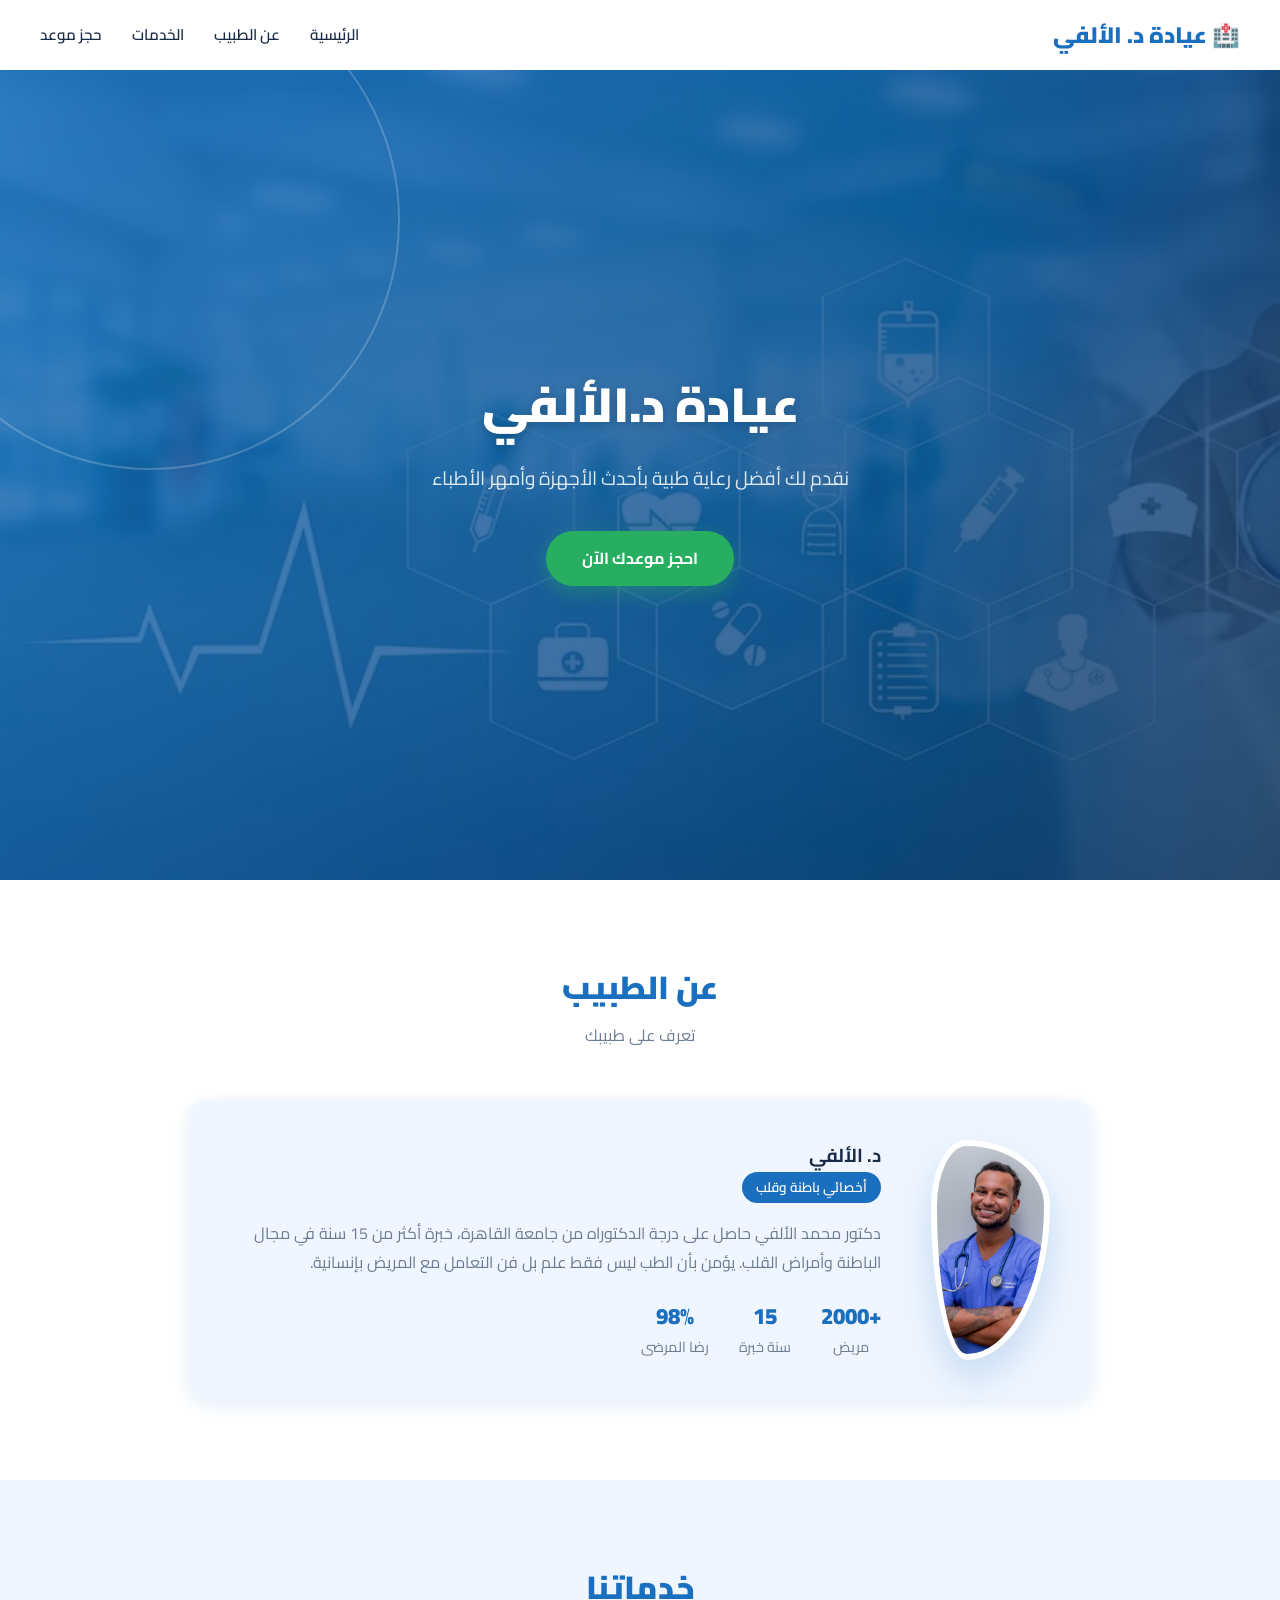
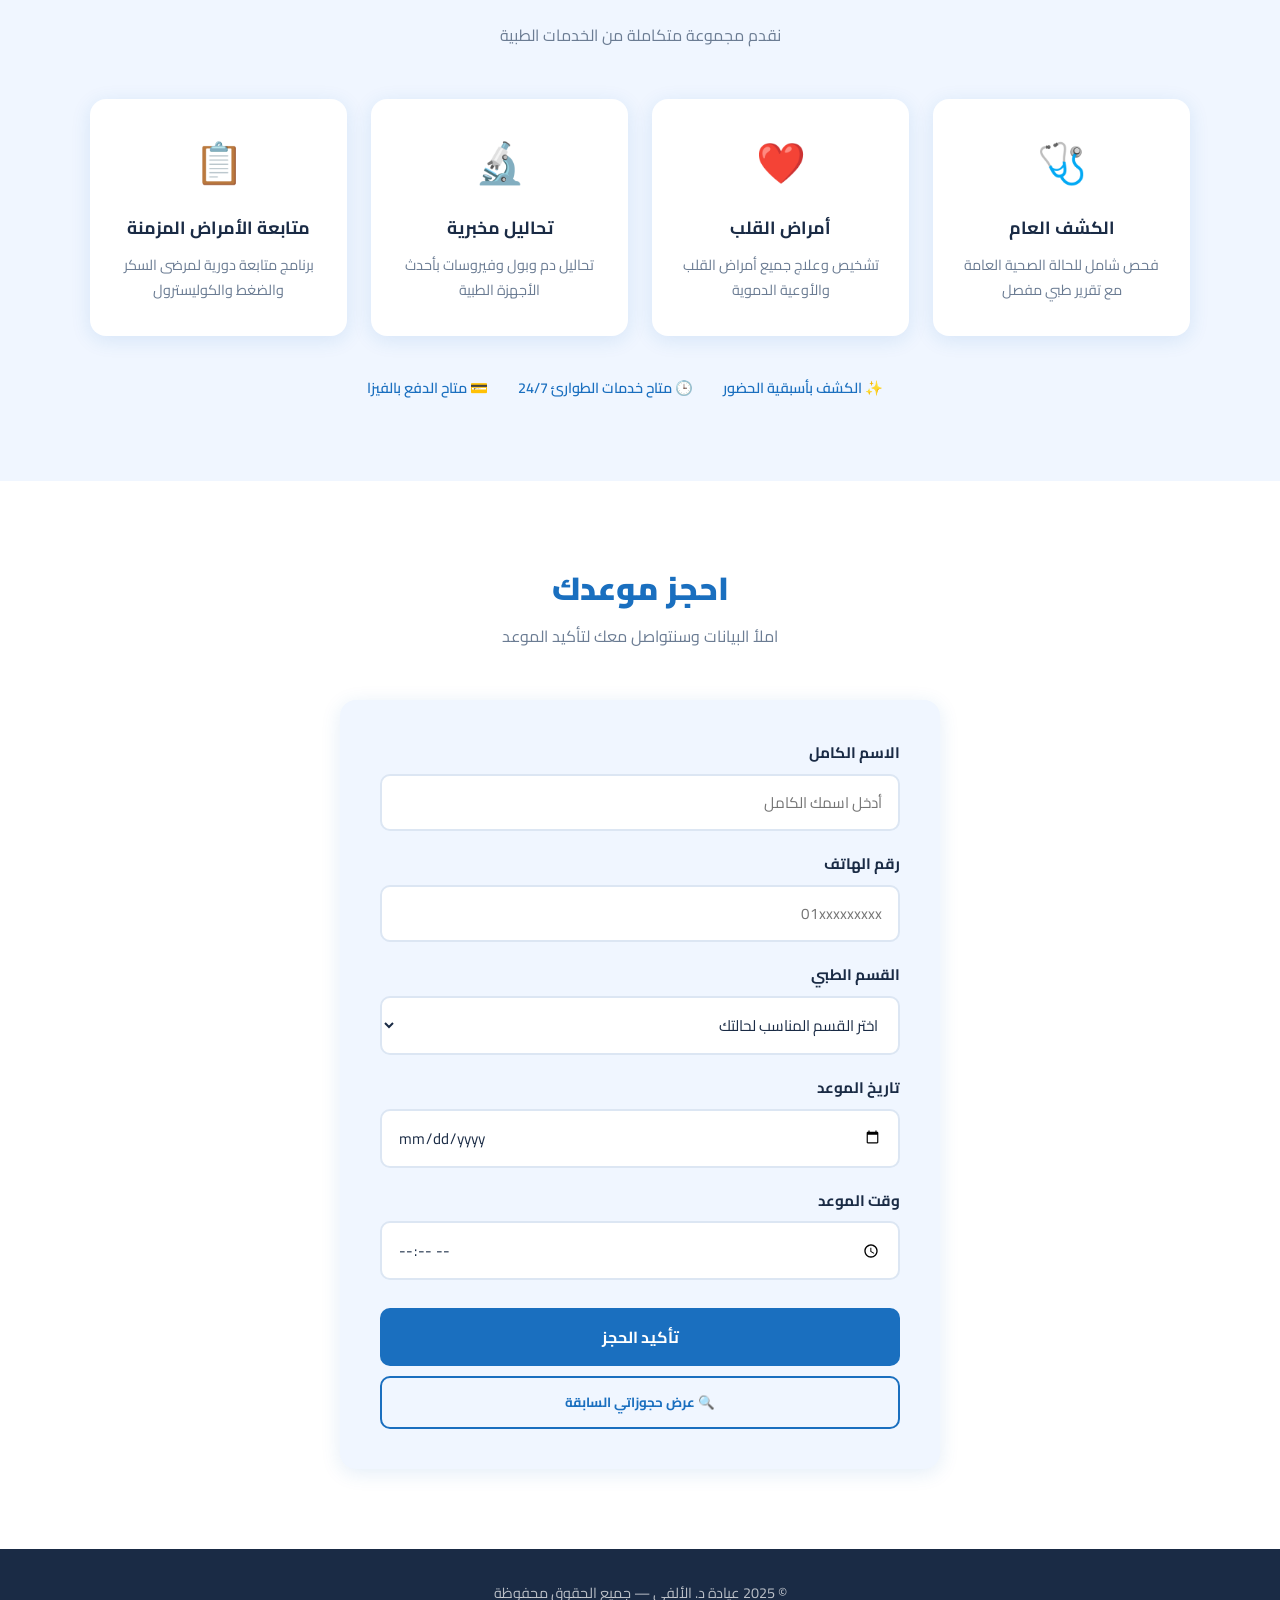
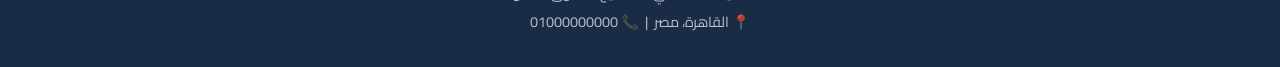
==== index.html @ 889c96f8 "First commit" ====
<!doctype html>
<html lang="ar" dir="rtl">
  <head>
    <meta charset="UTF-8" />
    <meta name="viewport" content="width=device-width, initial-scale=1.0" />
    <title>عيادة د. الألفي</title>
    <link
      href="https://fonts.googleapis.com/css2?family=Cairo:wght@400;600;700;900&display=swap"
      rel="stylesheet"
    />
    <link rel="stylesheet" href="style.css" />
  </head>
  <body>
    <!-- NAVBAR -->
    <nav class="navbar">
      <div class="nav-logo">🏥 عيادة د. الألفي</div>
      <ul class="nav-links">
        <li><a href="#home">الرئيسية</a></li>
        <li><a href="#about">عن الطبيب</a></li>
        <li><a href="#services">الخدمات</a></li>
        <li><a href="#appointment">حجز موعد</a></li>
      </ul>
    </nav>

    <!-- SECTION 1: HOME -->
    <section id="home" class="hero-section">
      <div class="hero-content">
        <h1>عيادة د.الألفي</h1>
        <p>نقدم لك أفضل رعاية طبية بأحدث الأجهزة وأمهر الأطباء</p>
        <a href="#appointment" class="btn-primary">احجز موعدك الآن</a>
      </div>
      <div class="hero-shape"></div>
    </section>

    <!-- SECTION 2: ABOUT THE DOCTOR -->
    <section id="about" class="about-section">
      <div class="section-title">
        <h2>عن الطبيب</h2>
        <p>تعرف على طبيبك</p>
      </div>
      <div class="about-card">
        <div class="doctor-image">
          <img src="Doc image.jpg" alt="صورة الطبيب" class="img-fluid-3d" />
        </div>
        <div class="doctor-info">
          <h3>د. الألفي</h3>
          <span class="badge">أخصائي باطنة وقلب</span>
          <p>
            دكتور محمد الألفي حاصل على درجة الدكتوراه من جامعة القاهرة، خبرة
            أكثر من 15 سنة في مجال الباطنة وأمراض القلب. يؤمن بأن الطب ليس فقط
            علم بل فن التعامل مع المريض بإنسانية.
          </p>
          <ul class="doctor-stats">
            <li><strong>+2000</strong> مريض</li>
            <li><strong>15</strong> سنة خبرة</li>
            <li><strong>98%</strong> رضا المرضى</li>
          </ul>
        </div>
      </div>
    </section>

    <!-- SECTION 3: SERVICES -->
    <section id="services" class="services-section">
      <div class="section-title">
        <h2>خدماتنا</h2>
        <p>نقدم مجموعة متكاملة من الخدمات الطبية</p>
      </div>
      <div class="services-grid">
        <div class="service-card" onclick="openModal('general')">
          <div class="service-icon">🩺</div>
          <h3>الكشف العام</h3>
          <p>فحص شامل للحالة الصحية العامة مع تقرير طبي مفصل</p>
        </div>
        <div class="service-card" onclick="openModal('heart')">
          <div class="service-icon">❤️</div>
          <h3>أمراض القلب</h3>
          <p>تشخيص وعلاج جميع أمراض القلب والأوعية الدموية</p>
        </div>
        <div class="service-card" onclick="openModal('lab')">
          <div class="service-icon">🔬</div>
          <h3>تحاليل مخبرية</h3>
          <p>تحاليل دم وبول وفيروسات بأحدث الأجهزة الطبية</p>
        </div>
        <div class="service-card" onclick="openModal('chronic')">
          <div class="service-icon">📋</div>
          <h3>متابعة الأمراض المزمنة</h3>
          <p>برنامج متابعة دورية لمرضى السكر والضغط والكوليسترول</p>
        </div>
      </div>
      <div class="services-footer">
        <br />

        <span>✨ الكشف بأسبقية الحضور</span>
        <span>🕒 متاح خدمات الطوارئ 24/7</span>
        <span>💳 متاح الدفع بالفيزا</span>
      </div>
    </section>

    <!-- MODAL -->
    <div id="service-modal" class="modal-overlay" onclick="closeModal(event)">
      <div class="modal-box">
        <button class="modal-close" onclick="closeModalBtn()">✕</button>
        <div id="modal-icon" class="modal-icon"></div>
        <h3 id="modal-title"></h3>
        <p id="modal-desc"></p>
        <ul id="modal-list"></ul>
        <a
          href="#appointment"
          class="btn-primary"
          onclick="closeModalBtn()"
          style="display: inline-block; margin-top: 20px"
          >احجز موعدك الآن</a
        >
      </div>
    </div>

    <!-- SECTION 4: APPOINTMENT FORM -->
    <section id="appointment" class="appointment-section">
      <div class="section-title">
        <h2>احجز موعدك</h2>
        <p>املأ البيانات وسنتواصل معك لتأكيد الموعد</p>
      </div>
      <div class="form-container">
        <div class="form-group">
          <label for="name">الاسم الكامل</label>
          <input type="text" id="name" placeholder="أدخل اسمك الكامل" />
        </div>
        <div class="form-group">
          <label for="phone">رقم الهاتف</label>
          <input type="tel" id="phone" placeholder="01xxxxxxxxx" />
        </div>
        <div class="form-group">
          <label for="department">القسم الطبي</label>
          <select id="department">
            <option value="" disabled selected>
              اختر القسم المناسب لحالتك
            </option>
            <option value="general">🩺 الكشف العام</option>
            <option value="heart">❤️ أمراض القلب</option>
            <option value="lab">🔬 تحاليل مخبرية</option>
            <option value="chronic">📋 متابعة الأمراض المزمنة</option>
          </select>
        </div>
        <div class="form-group">
          <label for="date">تاريخ الموعد</label>
          <input type="date" id="date" />
        </div>
        <div class="form-group">
          <label for="time">وقت الموعد</label>
          <input type="time" id="time" />
        </div>
        <button type="button" class="btn-submit" onclick="addAppointment()">
          تأكيد الحجز
        </button>
        <button
          type="button"
          class="btn-secondary"
          onclick="showMyHistory()"
          style="
            margin-top: 10px;
            width: 100%;
            padding: 12px;
            border-radius: 10px;
            cursor: pointer;
            background-color: #f0f6ff;
            border: 2px solid #1a6fbf;
            color: #1a6fbf;
            font-family: &quot;Cairo&quot;;
            font-weight: 700;
            transition: 0.3s;
          "
        >
          🔍 عرض حجوزاتي السابقة
        </button>
      </div>
    </section>

    <!-- APPOINTMENTS TABLE -->
    <section
      id="appointments-list"
      class="table-section"
      style="display: none; padding-top: 20px"
    >
      <div class="section-title">
        <h2>حجوزاتك المسجلة</h2>
        <p>هذه هي المواعيد المرتبطة برقمك</p>
      </div>
      <div class="table-wrapper">
        <table id="appointments-table">
          <thead>
            <tr>
              <th>#</th>
              <th>الاسم</th>
              <th>الهاتف</th>
              <th>القسم</th>
              <th>التاريخ</th>
              <th>الوقت</th>
              <th>الإجراء</th>
            </tr>
          </thead>
          <tbody id="table-body"></tbody>
        </table>
        <p id="no-appointments" class="no-data" style="display: none">
          لا توجد مواعيد لهذا الرقم
        </p>
      </div>
    </section>

    <!-- FOOTER -->
    <footer class="footer">
      <p>© 2025 عيادة د. الألفي — جميع الحقوق محفوظة</p>
      <p>📍 القاهرة، مصر &nbsp;|&nbsp; 📞 01000000000</p>
    </footer>

    <script src="script.js"></script>
  </body>
</html>
---- style.css ----
* {
  margin: 0;
  padding: 0;
  box-sizing: border-box;
}

:root {
  --primary: #1a6fbf;
  --primary-dark: #135099;
  --accent: #27ae60;
  --accent-dark: #1e8449;
  --bg-light: #f0f6ff;
  --bg-white: #ffffff;
  --text-dark: #1a2b45;
  --text-muted: #6b7c93;
  --shadow: 0 4px 20px rgba(26, 111, 191, 0.12);
  --radius: 16px;
}

/* ===== BODY ===== */
body {
  font-family: "Cairo", sans-serif;
  background-color: var(--bg-light);
  color: var(--text-dark);
  line-height: 1.7;
  direction: rtl;
}

/* ===== NAVBAR ===== */
.navbar {
  display: flex;
  justify-content: space-between;
  align-items: center;
  background-color: var(--bg-white);
  padding: 16px 40px;
  box-shadow: var(--shadow);
  position: sticky;
  top: 0;
  z-index: 100;
}

.nav-logo {
  font-size: 1.4rem;
  font-weight: 900;
  color: var(--primary);
}

.nav-links {
  display: flex;
  list-style: none;
  gap: 30px;
}

.nav-links a {
  text-decoration: none;
  color: var(--text-dark);
  font-weight: 600;
  font-size: 0.95rem;
  transition: color 0.3s;
}

.nav-links a:hover {
  color: var(--primary);
}

/* ===== HERO SECTION ===== */
.hero-section {
  min-height: 90vh;
  display: flex;
  align-items: center;
  justify-content: center;
  background:
    linear-gradient(
      135deg,
      rgba(26, 111, 191, 0.8) 0%,
      rgba(13, 74, 138, 0.8) 60%,
      rgba(7, 45, 87, 0.8) 100%
    ),
    url("background.jpg") center no-repeat;
  background-size: cover;
  position: relative;
  overflow: hidden;
  text-align: center;
  padding: 60px 20px;

  animation: bgZoomIn 3s ease-out forwards;
}

@keyframes bgZoomIn {
  from {
    background-size: 115%;
  }
  to {
    background-size: 100%;
  }
}

.hero-shape {
  position: absolute;
  width: 500px;
  height: 500px;
  border-radius: 50%;
  border: 2px solid rgba(255, 255, 255, 0.2);
  top: -100px;
  left: -100px;
  pointer-events: none;

  z-index: 1;
}
.hero-content {
  position: relative;
  z-index: 10;
}

.hero-content h1 {
  font-size: 3rem;
  font-weight: 900;
  color: #ffffff;
  margin-bottom: 16px;
  text-shadow: 0 2px 10px rgba(0, 0, 0, 0.2);
}

.hero-content p {
  font-size: 1.2rem;
  color: rgba(255, 255, 255, 0.85);
  margin-bottom: 36px;
  max-width: 500px;
  margin-left: auto;
  margin-right: auto;
}

.btn-primary {
  display: inline-block;
  background-color: var(--accent);
  color: white;
  padding: 14px 36px;
  border-radius: 50px;
  text-decoration: none;
  font-weight: 700;
  font-size: 1rem;
  transition: all 0.3s;
  box-shadow: 0 6px 20px rgba(39, 174, 96, 0.4);
}

.btn-primary:hover {
  background-color: var(--accent-dark);
  transform: translateY(-3px);
  box-shadow: 0 10px 25px rgba(39, 174, 96, 0.5);
}

/* ===== SECTION TITLE ===== */
.section-title {
  text-align: center;
  margin-bottom: 50px;
}

.section-title h2 {
  font-size: 2rem;
  font-weight: 900;
  color: var(--primary);
  margin-bottom: 8px;
}

.section-title p {
  color: var(--text-muted);
  font-size: 1rem;
}

/* ===== ABOUT SECTION ===== */
.about-section {
  padding: 80px 40px;
  background-color: var(--bg-white);
}

.about-card {
  display: flex;
  align-items: center;
  gap: 50px;
  max-width: 900px;
  margin: 0 auto;
  background: var(--bg-light);
  padding: 40px;
  border-radius: var(--radius);
  box-shadow: var(--shadow);
}

.doctor-image {
  position: relative;
  width: 220px;
  height: 220px;
  margin: 0 auto;
}

.doctor-image img {
  width: 100%;
  height: 100%;
  object-fit: cover;
  border-radius: 30% 70% 70% 30% / 30% 30% 70% 70%;
  border: 6px solid white;
  box-shadow: 0 20px 40px rgba(26, 111, 191, 0.2);
  background: white;
}

.badge {
  display: inline-block;
  background: var(--primary);
  color: white;
  padding: 4px 14px;
  border-radius: 20px;
  font-size: 0.85rem;
  font-weight: 600;
  margin-bottom: 16px;
}

.doctor-info p {
  color: var(--text-muted);
  margin-bottom: 20px;
  line-height: 1.8;
}

.doctor-stats {
  display: flex;
  gap: 30px;
  list-style: none;
}

.doctor-stats li {
  text-align: center;
  color: var(--text-muted);
  font-size: 0.9rem;
}

.doctor-stats strong {
  display: block;
  font-size: 1.4rem;
  color: var(--primary);
  font-weight: 900;
}

/* ===== SERVICES SECTION ===== */
.services-section {
  padding: 80px 40px;
  background-color: var(--bg-light);
}

.services-grid {
  display: grid;
  grid-template-columns: repeat(4, 1fr);
  gap: 24px;
  max-width: 1100px;
  margin: 0 auto;
}

.service-card {
  background: var(--bg-white);
  padding: 30px 24px;
  border-radius: var(--radius);
  text-align: center;
  box-shadow: var(--shadow);
  transition: all 0.2s;
  cursor: pointer;
  border-bottom: 4px solid transparent;
}

.service-card:hover {
  transform: translateY(-8px);
  border-bottom-color: var(--primary);
  box-shadow: 0 12px 30px rgba(26, 111, 191, 0.2);
}

.service-icon {
  font-size: 2.5rem;
  margin-bottom: 16px;
}

.service-card h3 {
  font-size: 1.1rem;
  font-weight: 700;
  color: var(--text-dark);
  margin-bottom: 10px;
}

.service-card p {
  color: var(--text-muted);
  font-size: 0.9rem;
}

.services-footer {
  display: flex;
  justify-content: center;
  gap: 30px;
  margin-top: 40px;
  font-size: 0.9rem;
  color: var(--primary);
  font-weight: 600;
  flex-wrap: wrap; /* عشان الموبايل */
}
/* ===== MODAL ===== */
.modal-overlay {
  display: none;
  position: fixed;
  inset: 0;
  background: rgba(0, 0, 0, 0.5);
  z-index: 999;
  align-items: center;
  justify-content: center;
  padding: 20px;
}

.modal-overlay.active {
  display: flex;
}

.modal-box {
  background: var(--bg-white);
  border-radius: var(--radius);
  padding: 40px;
  max-width: 520px;
  width: 100%;
  position: relative;
  text-align: center;
}

.modal-close {
  position: absolute;
  top: 14px;
  left: 14px;
  background: none;
  border: none;
  font-size: 1.2rem;
  cursor: pointer;
  color: var(--text-muted);
  transition: color 1s;
}

.modal-close:hover {
  color: var(--text-dark);
}

.modal-icon {
  font-size: 3rem;
  margin-bottom: 12px;
}

.modal-box h3 {
  font-size: 1.4rem;
  font-weight: 900;
  color: var(--primary);
  margin-bottom: 10px;
}

.modal-box p {
  color: var(--text-muted);
  margin-bottom: 20px;
  line-height: 1.8;
}

.modal-box ul {
  text-align: right;
  list-style: none;
  padding: 0;
  margin-bottom: 10px;
}

.modal-box ul li {
  padding: 8px 0;
  border-bottom: 1px solid #eef2f8;
  color: var(--text-dark);
  font-size: 0.95rem;
}

.modal-box ul li::before {
  content: "✓ ";
  color: var(--accent);
  font-weight: 700;
}

/* ===== APPOINTMENT SECTION ===== */
.appointment-section {
  padding: 80px 40px;
  background: var(--bg-white);
}

.form-container {
  max-width: 600px;
  margin: 0 auto;
  background: var(--bg-light);
  padding: 40px;
  border-radius: var(--radius);
  box-shadow: var(--shadow);
}

.form-group {
  margin-bottom: 20px;
}

.form-group label {
  display: block;
  font-weight: 700;
  margin-bottom: 8px;
  color: var(--text-dark);
  font-size: 0.95rem;
}

.form-group input {
  width: 100%;
  padding: 12px 16px;
  border: 2px solid #dce6f3;
  border-radius: 10px;
  font-family: "Cairo", sans-serif;
  font-size: 0.95rem;
  color: var(--text-dark);
  background: white;
  direction: rtl;
}

.form-group input:focus {
  outline: none;
  border-color: var(--primary);
}
.form-group select {
  width: 100%;
  padding: 12px 16px;
  border: 2px solid #dce6f3;
  border-radius: 10px;
  font-family: "Cairo", sans-serif;
  font-size: 0.95rem;
  color: var(--text-dark);
  background: white;
  direction: rtl;
  cursor: pointer;
}

.form-group select:focus {
  outline: none;
  border-color: var(--primary);
}

.btn-submit {
  width: 100%;
  padding: 14px;
  background: var(--primary);
  color: white;
  border: none;
  border-radius: 10px;
  font-family: "Cairo", sans-serif;
  font-size: 1rem;
  font-weight: 700;
  cursor: pointer;
  transition: all 0.3s;
  margin-top: 8px;
}

.btn-submit:hover {
  background: var(--primary-dark);
  transform: translateY(-2px);
}

/* ===== APPOINTMENTS TABLE ===== */
.table-section {
  padding: 80px 40px;
  background: var(--bg-light);
}

.table-wrapper {
  max-width: 900px;
  margin: 0 auto;
  overflow-x: auto;
}

#appointments-table {
  width: 100%;
  border-collapse: collapse;
  background: white;
  border-radius: var(--radius);
  overflow: hidden;
  box-shadow: var(--shadow);
}

#appointments-table thead {
  background: var(--primary);
  color: white;
}

#appointments-table th {
  padding: 14px 16px;
  text-align: center;
  font-weight: 700;
  font-size: 0.95rem;
}

#appointments-table td {
  padding: 12px 16px;
  text-align: center;
  font-size: 0.9rem;
}

#appointments-table tbody tr:nth-child(even) {
  background-color: #f7faff;
}

#appointments-table tbody tr:hover {
  background-color: #e8f0fc;
}

.btn-delete {
  background: #e74c3c;
  color: white;
  border: none;
  padding: 6px 14px;
  border-radius: 6px;
  cursor: pointer;
  font-family: "Cairo", sans-serif;
  font-size: 0.85rem;
  transition: background 0.3s;
}

.btn-delete:hover {
  background: #c0392b;
}

.no-data {
  text-align: center;
  color: var(--text-muted);
  padding: 30px;
  font-size: 1rem;
}

/* ===== FOOTER ===== */
.footer {
  background: var(--text-dark);
  color: rgba(255, 255, 255, 0.7);
  text-align: center;
  padding: 30px 20px;
  font-size: 0.9rem;
  line-height: 2;
}
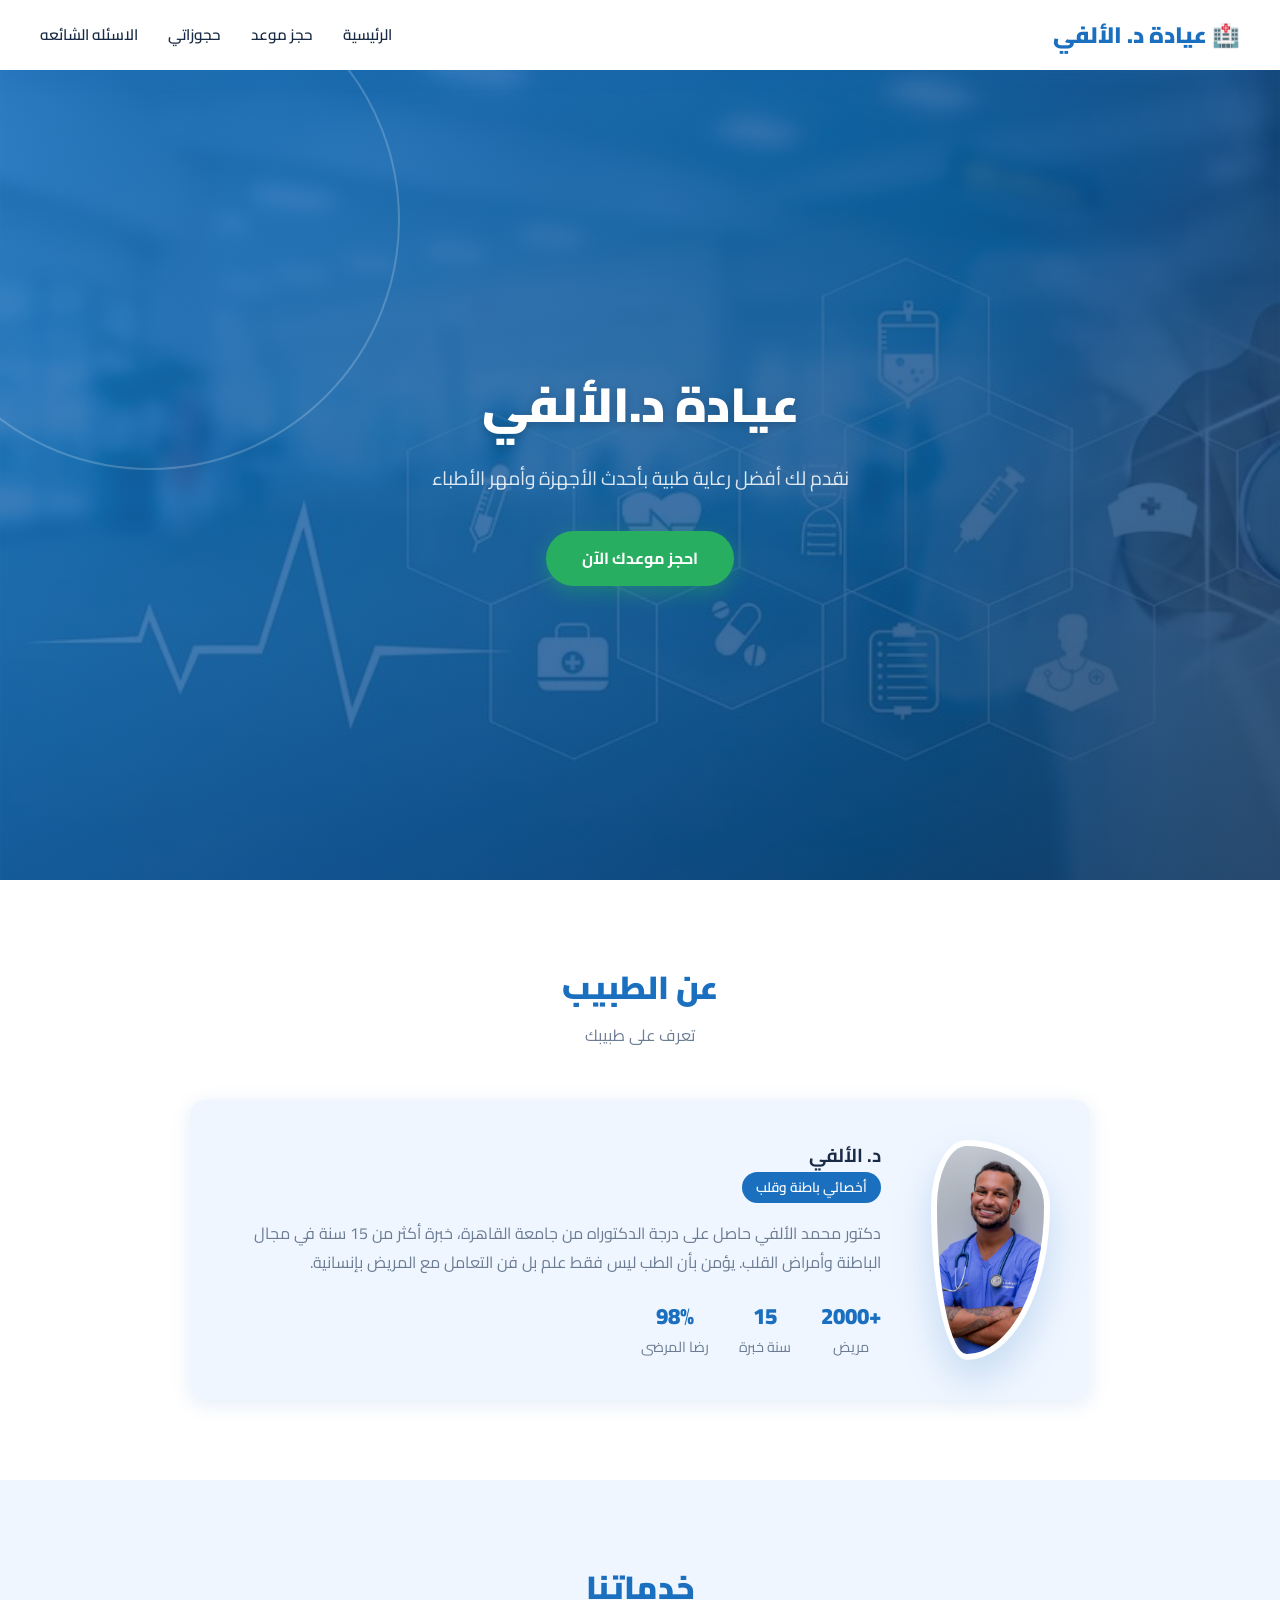
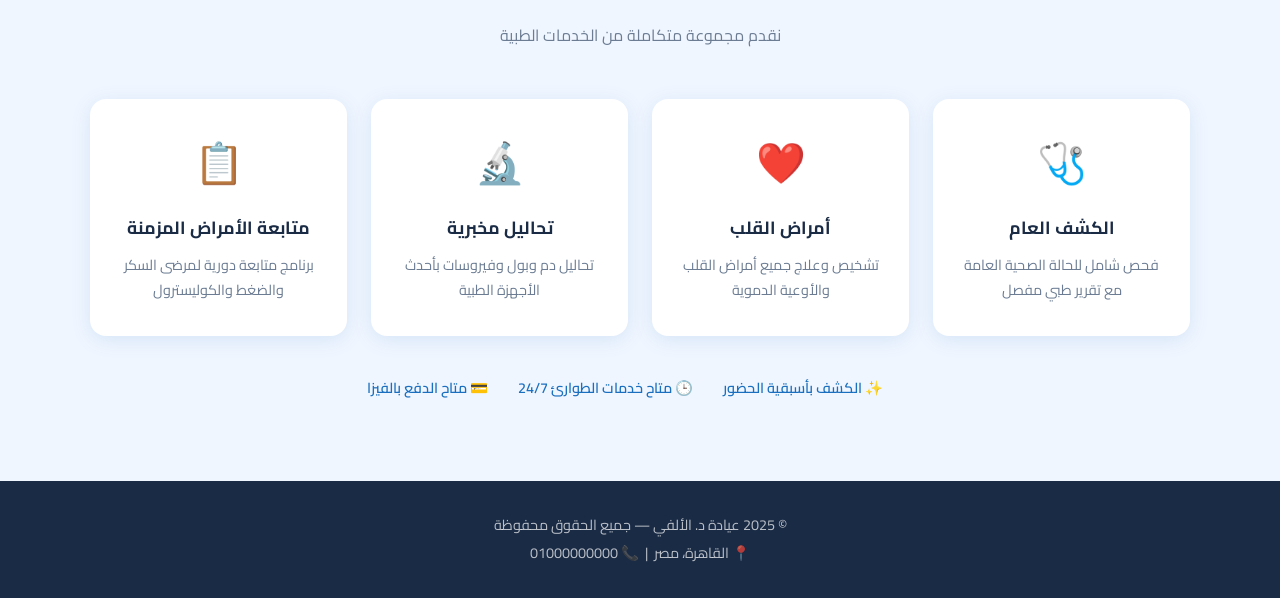
==== commit e97a190a: "first commit" ====
--- a/index.html
+++ b/index.html
@@ -14,12 +14,14 @@
     <!-- NAVBAR -->
     <nav class="navbar">
       <div class="nav-logo">🏥 عيادة د. الألفي</div>
+     
       <ul class="nav-links">
         <li><a href="#home">الرئيسية</a></li>
-        <li><a href="#about">عن الطبيب</a></li>
-        <li><a href="#services">الخدمات</a></li>
-        <li><a href="#appointment">حجز موعد</a></li>
+        <li><a href="appointment.html">حجز موعد</a></li>
+        <li><a href="my-appointments.html">حجوزاتي</a></li>
+        <li><a href="faq.html">الاسئله الشائعه </a></li>
       </ul>
+    </nav>
     </nav>
 
     <!-- SECTION 1: HOME -->
@@ -27,7 +29,7 @@
       <div class="hero-content">
         <h1>عيادة د.الألفي</h1>
         <p>نقدم لك أفضل رعاية طبية بأحدث الأجهزة وأمهر الأطباء</p>
-        <a href="#appointment" class="btn-primary">احجز موعدك الآن</a>
+        <a href="appointment.html" class="btn-primary">احجز موعدك الآن</a>
       </div>
       <div class="hero-shape"></div>
     </section>
@@ -104,107 +106,12 @@
         <h3 id="modal-title"></h3>
         <p id="modal-desc"></p>
         <ul id="modal-list"></ul>
-        <a
-          href="#appointment"
-          class="btn-primary"
-          onclick="closeModalBtn()"
-          style="display: inline-block; margin-top: 20px"
-          >احجز موعدك الآن</a
-        >
+        <a href="#appointment"  class="btn-primary"  onclick="closeModalBtn()"  style="display: inline-block; margin-top: 20px"
+          >احجز موعدك الآن</a>
       </div>
     </div>
 
-    <!-- SECTION 4: APPOINTMENT FORM -->
-    <section id="appointment" class="appointment-section">
-      <div class="section-title">
-        <h2>احجز موعدك</h2>
-        <p>املأ البيانات وسنتواصل معك لتأكيد الموعد</p>
-      </div>
-      <div class="form-container">
-        <div class="form-group">
-          <label for="name">الاسم الكامل</label>
-          <input type="text" id="name" placeholder="أدخل اسمك الكامل" />
-        </div>
-        <div class="form-group">
-          <label for="phone">رقم الهاتف</label>
-          <input type="tel" id="phone" placeholder="01xxxxxxxxx" />
-        </div>
-        <div class="form-group">
-          <label for="department">القسم الطبي</label>
-          <select id="department">
-            <option value="" disabled selected>
-              اختر القسم المناسب لحالتك
-            </option>
-            <option value="general">🩺 الكشف العام</option>
-            <option value="heart">❤️ أمراض القلب</option>
-            <option value="lab">🔬 تحاليل مخبرية</option>
-            <option value="chronic">📋 متابعة الأمراض المزمنة</option>
-          </select>
-        </div>
-        <div class="form-group">
-          <label for="date">تاريخ الموعد</label>
-          <input type="date" id="date" />
-        </div>
-        <div class="form-group">
-          <label for="time">وقت الموعد</label>
-          <input type="time" id="time" />
-        </div>
-        <button type="button" class="btn-submit" onclick="addAppointment()">
-          تأكيد الحجز
-        </button>
-        <button
-          type="button"
-          class="btn-secondary"
-          onclick="showMyHistory()"
-          style="
-            margin-top: 10px;
-            width: 100%;
-            padding: 12px;
-            border-radius: 10px;
-            cursor: pointer;
-            background-color: #f0f6ff;
-            border: 2px solid #1a6fbf;
-            color: #1a6fbf;
-            font-family: &quot;Cairo&quot;;
-            font-weight: 700;
-            transition: 0.3s;
-          "
-        >
-          🔍 عرض حجوزاتي السابقة
-        </button>
-      </div>
-    </section>
-
-    <!-- APPOINTMENTS TABLE -->
-    <section
-      id="appointments-list"
-      class="table-section"
-      style="display: none; padding-top: 20px"
-    >
-      <div class="section-title">
-        <h2>حجوزاتك المسجلة</h2>
-        <p>هذه هي المواعيد المرتبطة برقمك</p>
-      </div>
-      <div class="table-wrapper">
-        <table id="appointments-table">
-          <thead>
-            <tr>
-              <th>#</th>
-              <th>الاسم</th>
-              <th>الهاتف</th>
-              <th>القسم</th>
-              <th>التاريخ</th>
-              <th>الوقت</th>
-              <th>الإجراء</th>
-            </tr>
-          </thead>
-          <tbody id="table-body"></tbody>
-        </table>
-        <p id="no-appointments" class="no-data" style="display: none">
-          لا توجد مواعيد لهذا الرقم
-        </p>
-      </div>
-    </section>
+     
 
     <!-- FOOTER -->
     <footer class="footer">
--- a/style.css
+++ b/style.css
@@ -488,11 +488,13 @@
   font-weight: 700;
   font-size: 0.95rem;
 }
+ 
 
 #appointments-table td {
-  padding: 12px 16px;
+  padding: 12px 8px;
   text-align: center;
   font-size: 0.9rem;
+  white-space: nowrap;
 }
 
 #appointments-table tbody tr:nth-child(even) {
@@ -519,6 +521,21 @@
   background: #c0392b;
 }
 
+.btn-update {
+  background: #f39c12;
+  color: white;
+  border: none;
+  padding: 6px 14px;
+  border-radius: 6px;
+  cursor: pointer;
+  font-family: "Cairo", sans-serif;
+  font-size: 0.85rem;
+  transition: background 0.3s;
+}
+
+.btn-update:hover {
+  background: #c0392b;
+}
 .no-data {
   text-align: center;
   color: var(--text-muted);
